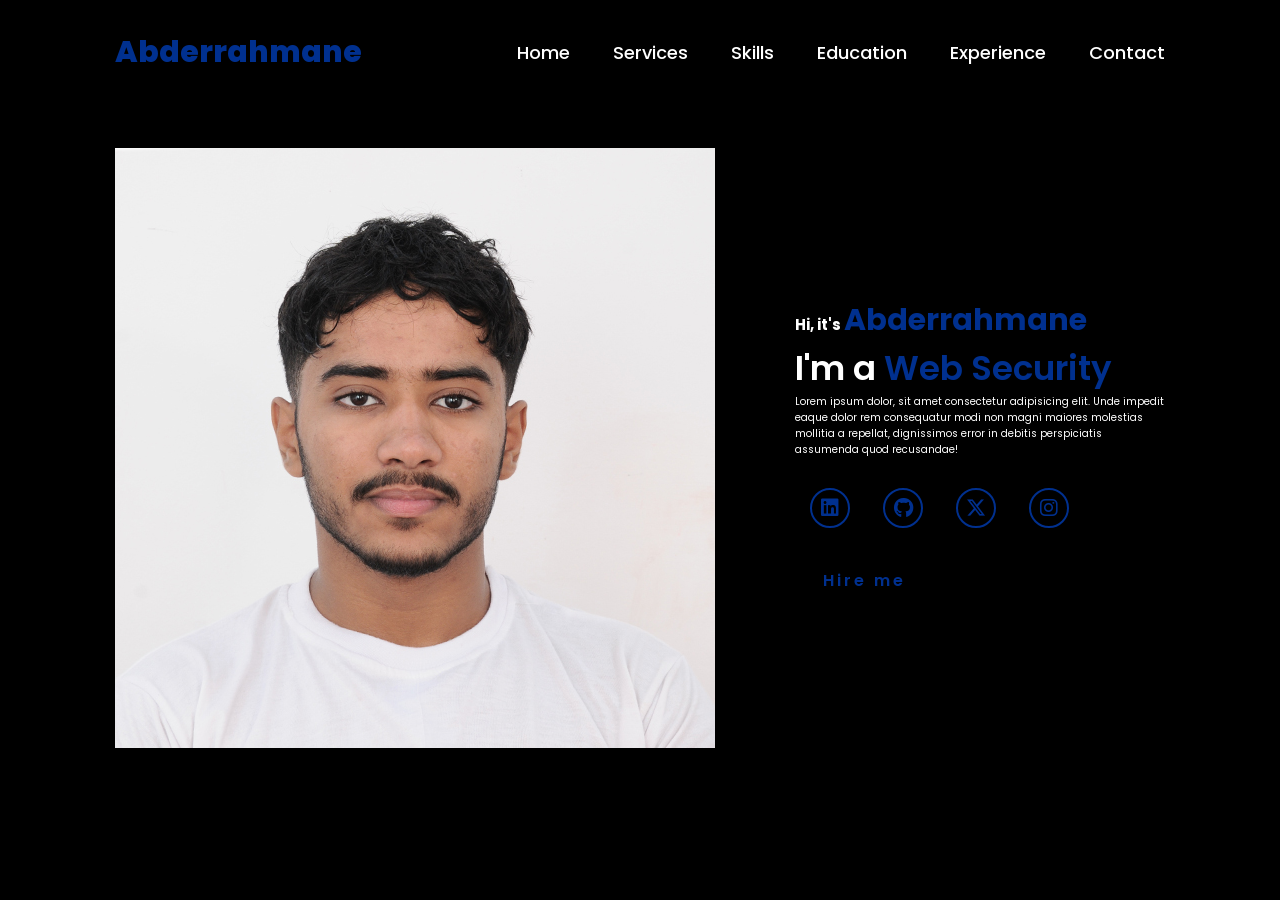
==== index.html @ fdca49bd "Initial commit" ====
<!DOCTYPE html>
<html lang="en">
<head>
    <meta charset="UTF-8">
    <meta name="viewport" content="width=device-width, initial-scale=1.0">
    <link rel="stylesheet" href="style.css">
    <link rel="stylesheet" href="https://cdnjs.cloudflare.com/ajax/libs/font-awesome/6.5.1/css/all.min.css">
    <title>Portfolio</title>
</head>
<body>
    <header>
       <a href="#" class="logo">Abderrahmane </a>

       <nav>
        <a href="#" class="" >Home</a>
        <a href="#">Services</a>
        <a href="#">Skills</a>
        <a href="#">Education</a>
        <a href="#">Experience</a>
        <a href="#">Contact</a>
       </nav>
    </header>
    <section class="home" >
        <div class="home.img" >
           <img src="31.jpg" alt="">
        </div>
        <div class="home.content" >
           <h1>Hi, it's <span class="name">Abderrahmane</span></h1>
           <h3 class="typing-text">I'm a <span></span></h3>
           <p>Lorem ipsum dolor, sit amet consectetur adipisicing elit. Unde impedit eaque dolor rem consequatur modi non magni maiores molestias mollitia a repellat, dignissimos error in debitis perspiciatis assumenda quod recusandae!</p>
        <div class="social-icon">
            <a href="#"><i class="fa-brands fa-linkedin"></i></a>
            <a href="#"><i class="fa-brands fa-github"></i></a>
            <a href="#"><i class="fa-brands fa-x-twitter"></i></a>
            <a href="#"><i class="fa-brands fa-instagram"></i></a>
        </div>
        <a href="#" class="btn">Hire me</a>
        </div>

    </section>
</body>
</html>
---- style.css ----
@import url('https://fonts.googleapis.com/css2?family=Poppins:wght@100;200;300;400;500;600;700;800;900&display=swap');

*{
    margin: 0;
    padding: 0;
    box-sizing: border-box;
    text-decoration: none;
    outline: none;
    font-family: 'poppins',sans-serif;
}

html{
    font-size: 62.5%;
}

body{
    width: 100%;
    height: 100vh;
    overflow-x: hidden;
    background-color: black;
    color: white;
}

header{
    margin-top: 20px;
    position: fixed;
    top: 0;
    left: 0;
    width: 100%;
    padding: 1rem 9%;
    background-color: transparent;
    filter: drop-shadow(10px);
    display: flex;
    justify-content: space-between;
    align-items: center;
    z-index: 100;
}

.logo{
    font-size: 3rem;
    color: #00308F;
    font-weight: 800;
    cursor: pointer;
    transition: 0.5s ease;
}

.logo:hover{
    transform: scale(1.1);
}

nav a{
    font-size: 1.8rem;
    color: white;
    margin-left: 4rem;
    font-weight: 500;
    transition: 0.3 ease;
    border-bottom: 3px solid transparent;
}

nav a:hover,
nav a.active{
    color: #00308F;
    border-bottom: 3px solid #00308F;
}

.name {
    font-size: 3rem;
}

@media(max-width:995px){
    nav{
        position: absolute;
        display: none;
        top: 0;
        right: 0;
        width: 40%;
        border-left: 3px solid #00308F;
        border-bottom: 3px solid #00308F;
        border-bottom-left-radius: 2rem;
        padding: 2rem solid;
        background-color: #161616;
        border-top: 0.1rem solid rgba(0,0,0,1);
    }

    nav.active{
        display: block;
    }

    nav a{
        display: block;
        font-size: 2rem;
        margin: 3rem 0;
    }

    nav a:hover,
    nav a.active{
        padding: 1rem;
        border-radius: 0.5rem;
        border-bottom: 0.5rem solid #00308F;
    }

    }
    section{
        min-height: 100vh;
        padding: 5rem 9% 5rem;
    }

    .home{
        display: flex;
        justify-content: center;
        align-items:center;
        gap: 8rem;
        background-color: black;
    }

    .home.home-content h1{
        font-size: 6rem;
        font-weight: 700;
        line-height: 1.3;
    }

    span{
        color: #00308F;
    }

    .home-content h3{
        font-size: 4rem;
        margin-bottom: 1rem;
        font-weight: 700;
    }

    .home-img{
        border-radius: 50%;
    }

    .home-img img{
        position: relative;
        width: 32vw;
        border-radius: 50%;
        box-shadow: 0 0 25px solid #00308F;
        cursor: pointer;
        transition: 0.2s linear;
    }

    .home-img img:hover{
        font-size: 1.8rem;
        font-weight: 500;
    }

    .social-icon a{
        display: inline-flex;
        justify-content: center;
        align-items: center;
        width: 4rem;
        height: 4rem;
        background-color: transparent;
        border: 0.2rem solid #00308F;
        font-size: 2rem;
        border-radius: 50%;
        margin: 3rem 1.5rem 3rem;
        transition: 0.3s ease;
        color: #00308F;
    }

    .social-icon a:hover{
        transform: scale(1.3)translateY(-5px);
        box-shadow: 0 0 25px #00308F;
    }

    .btn{
        color: black;
        display: inline-block;
        padding: 1rem 2.8rem;
        border-radius: 4rem;
        font-size: 1.6rem;
        color: #00308F;
        letter-spacing: 0.3rem;
        font-weight: 600;
        border-radius:2px solid #00308F;
        transition: 0.3s easex;
        cursor: pointer;
    }

    .btn:hover{
        transform: scale3d(1.03);
        background-color: #00308F;
        color: black;
        box-shadow: 0 0 25px #00308F;
    }

    .typing-text{
        font-size: 34px;
        font-weight: 600;
        min-width: 280px;
    }

    .typing-text span{
        position: relative;
    }

    .typing-text span::before{
        content: "Web Security";
        color: #00308F;
        animation: words 20s infinite;
    }

    .typing-text span::after{
        content: "";
        background-color: black;
        position: absolute;
        width: calc(100% +8px);
        height: 100%;
        border-left: 3px solid black;
        right: -8;
        animation: cursor 0.6s infinite;
    }
    
    @keyframes cursor{
        to{
            border-left: 3px solid #00308F;
        }
    }
    
    @keyframes words{
        0%,20%{
            content: "Fullstack Developer";
        }
        21%,40%{
        content:"Web Designer";
        }
    }

    @media(max-width:995px){
        .home{
            flex-direction: column;
            margin: 5rem 4rem;
        }

        .home.home-content h3{
            font-size: 2.5rem;
        }

        .home-content h1{
            font-size: 5rem;
        }

        .home-img img{
            width: 70vh;
            margin-top:4rem;
        }
    }
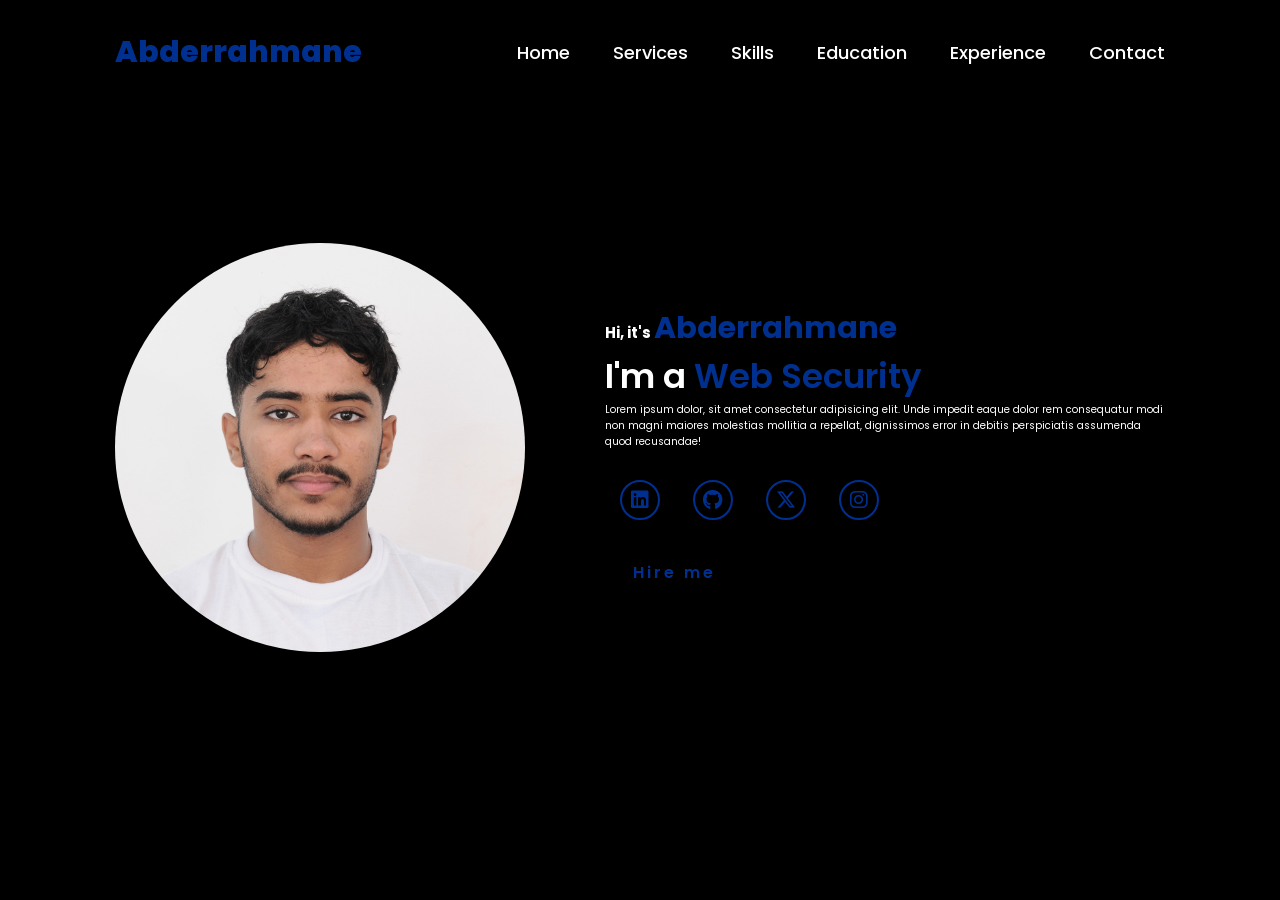
==== commit a78df70c: "Update index.html" ====
--- a/index.html
+++ b/index.html
@@ -21,7 +21,7 @@
        </nav>
     </header>
     <section class="home" >
-        <div class="home.img" >
+        <div class="home-img" >
            <img src="31.jpg" alt="">
         </div>
         <div class="home.content" >
@@ -39,4 +39,4 @@
 
     </section>
 </body>
-</html>+</html>
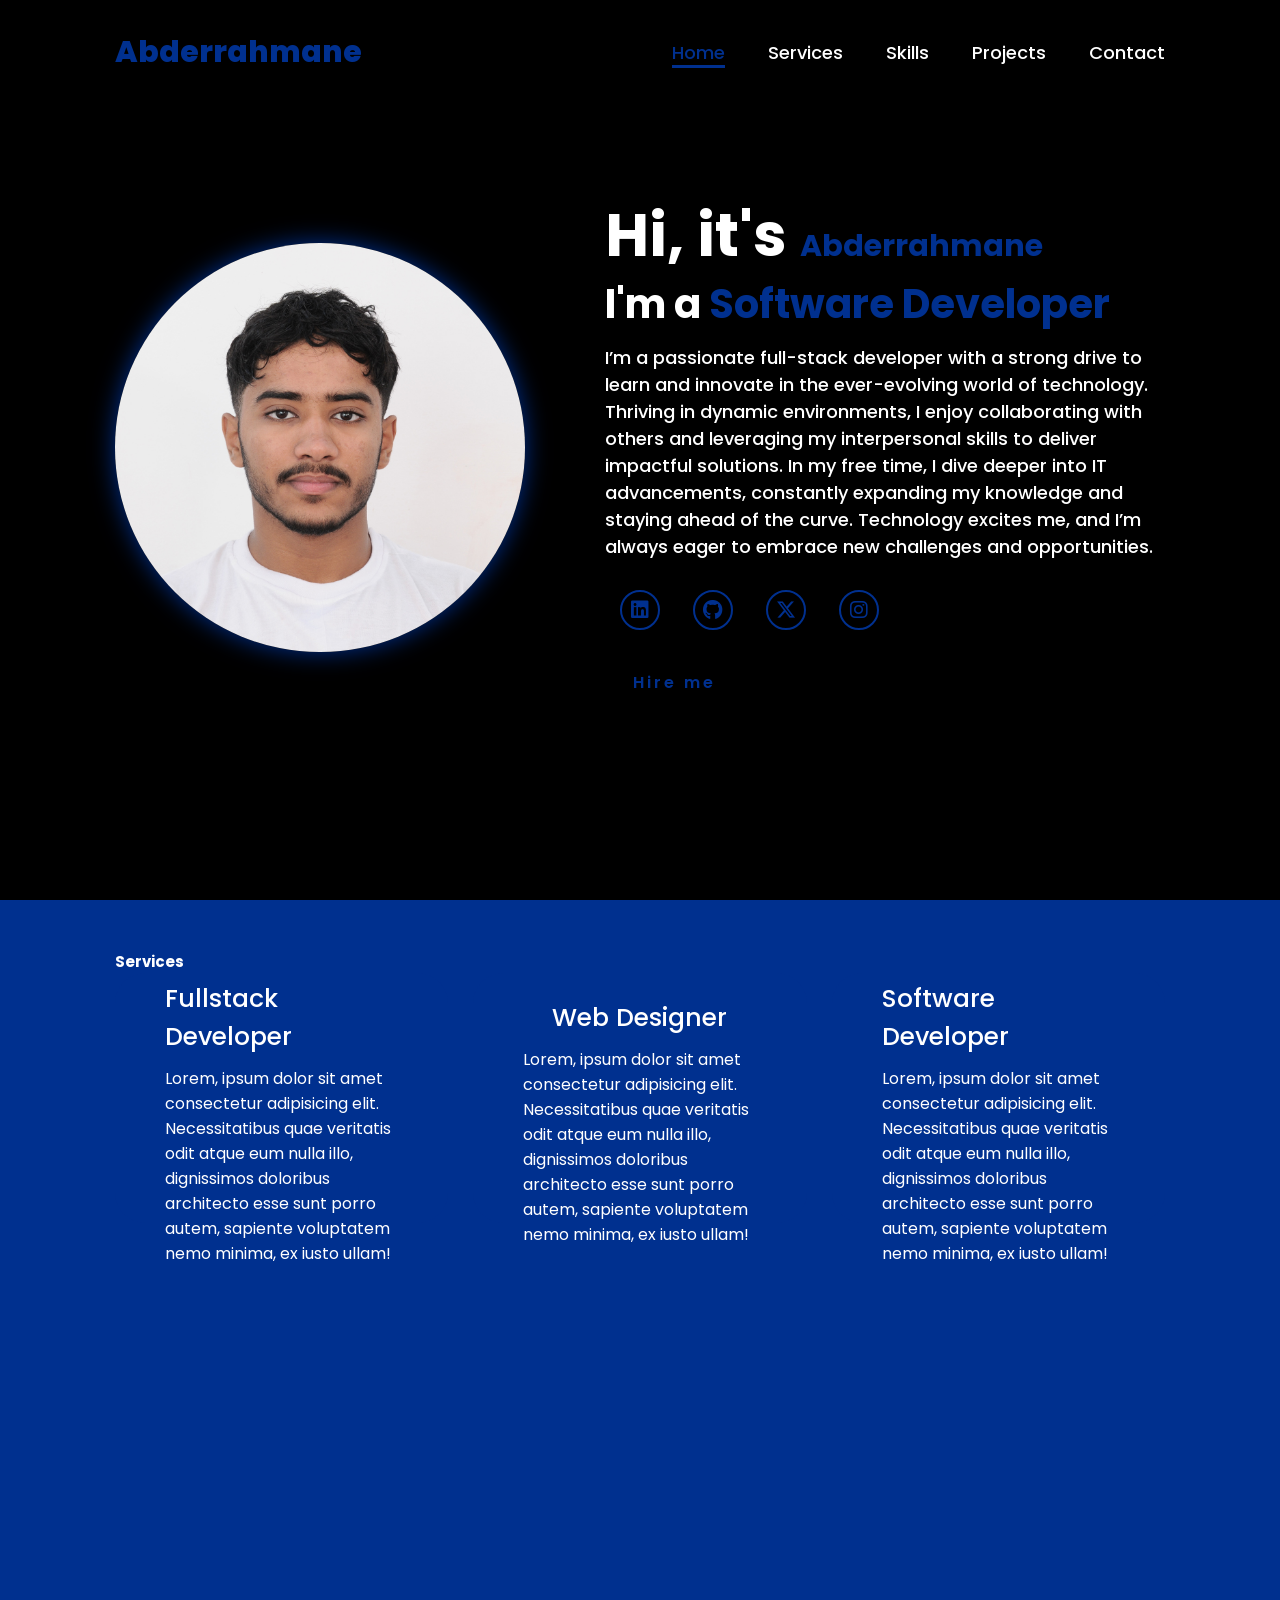
==== commit a2930b38: "New Changes" ====
--- a/index.html
+++ b/index.html
@@ -3,40 +3,80 @@
 <head>
     <meta charset="UTF-8">
     <meta name="viewport" content="width=device-width, initial-scale=1.0">
-    <link rel="stylesheet" href="style.css">
     <link rel="stylesheet" href="https://cdnjs.cloudflare.com/ajax/libs/font-awesome/6.5.1/css/all.min.css">
     <title>Portfolio</title>
+
+    <!-- Including CSS file -->
+    <link rel="stylesheet" href="style.css">
 </head>
 <body>
+
+    <!-- Navigation Bar -->
     <header>
        <a href="#" class="logo">Abderrahmane </a>
 
        <nav>
-        <a href="#" class="" >Home</a>
+        <a href="#" class="active">Home</a>
         <a href="#">Services</a>
         <a href="#">Skills</a>
-        <a href="#">Education</a>
-        <a href="#">Experience</a>
+        <a href="#">Projects</a>
         <a href="#">Contact</a>
        </nav>
     </header>
+
+    <!-- Home section -->
     <section class="home" >
         <div class="home-img" >
            <img src="31.jpg" alt="">
         </div>
-        <div class="home.content" >
+        <div class="home-content">
            <h1>Hi, it's <span class="name">Abderrahmane</span></h1>
            <h3 class="typing-text">I'm a <span></span></h3>
-           <p>Lorem ipsum dolor, sit amet consectetur adipisicing elit. Unde impedit eaque dolor rem consequatur modi non magni maiores molestias mollitia a repellat, dignissimos error in debitis perspiciatis assumenda quod recusandae!</p>
+           <p>I’m a passionate full-stack developer with a strong drive to learn and innovate in the ever-evolving world of technology. 
+            Thriving in dynamic environments, I enjoy collaborating with others and leveraging my interpersonal skills to deliver impactful solutions. 
+            In my free time, I dive deeper into IT advancements, constantly expanding my knowledge and staying ahead of the curve. 
+            Technology excites me, and I’m always eager to embrace new challenges and opportunities.</p>
         <div class="social-icon">
-            <a href="#"><i class="fa-brands fa-linkedin"></i></a>
-            <a href="#"><i class="fa-brands fa-github"></i></a>
-            <a href="#"><i class="fa-brands fa-x-twitter"></i></a>
-            <a href="#"><i class="fa-brands fa-instagram"></i></a>
+            <a href="https://www.linkedin.com/in/abderrahmane-elharradi/" target="_blank"><i class="fa-brands fa-linkedin"></i></a>
+            <a href="https://github.com/abderrahmaneelharradi" target="_blank"><i class="fa-brands fa-github"></i></a>
+            <a href="https://x.com/citizennthree" target="_blank"><i class="fa-brands fa-x-twitter"></i></a>
+            <a href="https://www.instagram.com/abderr1hm1n/" target="_blank"><i class="fa-brands fa-instagram"></i></a>
         </div>
         <a href="#" class="btn">Hire me</a>
         </div>
+    </section>
 
-    </section>
+    <!-- Service Section -->
+     <section class="services" id="services">
+        <h2 class="heading">Services</h2>
+
+        <div class="services-container">
+
+            <div class="service-box">
+                <div class="service-info">
+                    <h4>Fullstack Developer</h4>
+                    <p>Lorem, ipsum dolor sit amet consectetur adipisicing elit. Necessitatibus quae veritatis odit atque eum nulla illo, 
+                        dignissimos doloribus architecto esse sunt porro autem, sapiente voluptatem nemo minima, ex iusto ullam!</p>
+                </div>
+            </div>
+
+            <div class="service-box">
+                <div class="service-info">
+                    <h4>Web Designer</h4>
+                    <p>Lorem, ipsum dolor sit amet consectetur adipisicing elit. Necessitatibus quae veritatis odit atque eum nulla illo, 
+                        dignissimos doloribus architecto esse sunt porro autem, sapiente voluptatem nemo minima, ex iusto ullam!</p>
+                </div>
+            </div>
+
+            <div class="service-box">
+                <div class="service-info">
+                    <h4>Software Developer</h4>
+                    <p>Lorem, ipsum dolor sit amet consectetur adipisicing elit. Necessitatibus quae veritatis odit atque eum nulla illo, 
+                        dignissimos doloribus architecto esse sunt porro autem, sapiente voluptatem nemo minima, ex iusto ullam!</p>
+                </div>
+            </div>
+
+        </div>
+     </section>
 </body>
-</html>
+</html>
--- a/style.css
+++ b/style.css
@@ -113,7 +113,7 @@
         background-color: black;
     }
 
-    .home.home-content h1{
+    .home-content h1{
         font-size: 6rem;
         font-weight: 700;
         line-height: 1.3;
@@ -137,12 +137,18 @@
         position: relative;
         width: 32vw;
         border-radius: 50%;
-        box-shadow: 0 0 25px solid #00308F;
+        box-shadow: 0 0 25px #00308F;
         cursor: pointer;
-        transition: 0.2s linear;
     }
 
     .home-img img:hover{
+        transform: scale(1.01);
+        filter: drop-shadow(0 0 25px #00308F);
+        font-size: 1.8rem;
+        font-weight: 500;
+    }
+
+    .home-content p {
         font-size: 1.8rem;
         font-weight: 500;
     }
@@ -163,6 +169,8 @@
     }
 
     .social-icon a:hover{
+        color: white;
+        background: #00308F;
         transform: scale(1.3)translateY(-5px);
         box-shadow: 0 0 25px #00308F;
     }
@@ -199,7 +207,7 @@
     }
 
     .typing-text span::before{
-        content: "Web Security";
+        content: "Software Developer";
         color: #00308F;
         animation: words 20s infinite;
     }
@@ -222,12 +230,28 @@
     }
     
     @keyframes words{
-        0%,20%{
+        0%,40%{
             content: "Fullstack Developer";
         }
-        21%,40%{
-        content:"Web Designer";
-        }
+        41%,60%{
+            content:"Web Designer";
+        }
+        61%,100%{
+            content: "Software Developer";
+        }
+
+    }
+    @keyframes typing {
+        10%, 25%,
+        40%, 55%,
+        80%, 95% {
+            width: 0;
+        }
+        5%, 30%,
+        35%, 60%,
+        75%, 90% {
+            width: calc(100% + 8px);
+        } 
     }
 
     @media(max-width:995px){
@@ -250,4 +274,68 @@
         }
     }
 
-    +    @media (max-width:1000px) {
+        .home {
+            flex-direction: column;
+            margin: 5rem 4rem ;
+        }
+        .home .home-content h3 {
+            font-size: 2.5rem;
+        }
+        .home-content h1 {
+            font-size: 5rem;
+        }
+        .home-img img {
+            width: 70vw;
+            margin-top: 4rem;
+        }
+    }
+    /* Service Section  */
+
+    .services {
+        background: #00308F;
+    }
+
+    .services-container {
+        display: grid;
+        grid-template-columns: repeat(3, 1fr);
+        align-items: center;
+        gap: 2.5rem;
+    }
+
+    .service-box {
+        background-color: #00308F;
+        height: 250px;
+        border-radius: 3rem;
+        cursor: pointer;
+        transition: 0.3s ease;
+    }
+    
+    .service-box:hover {
+        background: transparent;
+        color: white;
+        transform: scale(1.03);
+    }
+
+    .service-box .service-info {
+        display: flex;
+        flex-direction: column;
+        text-align: left;
+        max-height: 200px;
+        justify-content: center;
+        align-items: center;
+        padding: 5em;
+    }
+
+    .service-info h4 {
+        font-size: 2.5rem;
+        font-weight: 500;
+        margin-bottom: 1rem;
+    }
+
+    .service-info p {
+        font-size: 1.6rem;
+        font-weight: 400;
+        max-height: 100px;
+        margin: auto;
+    }
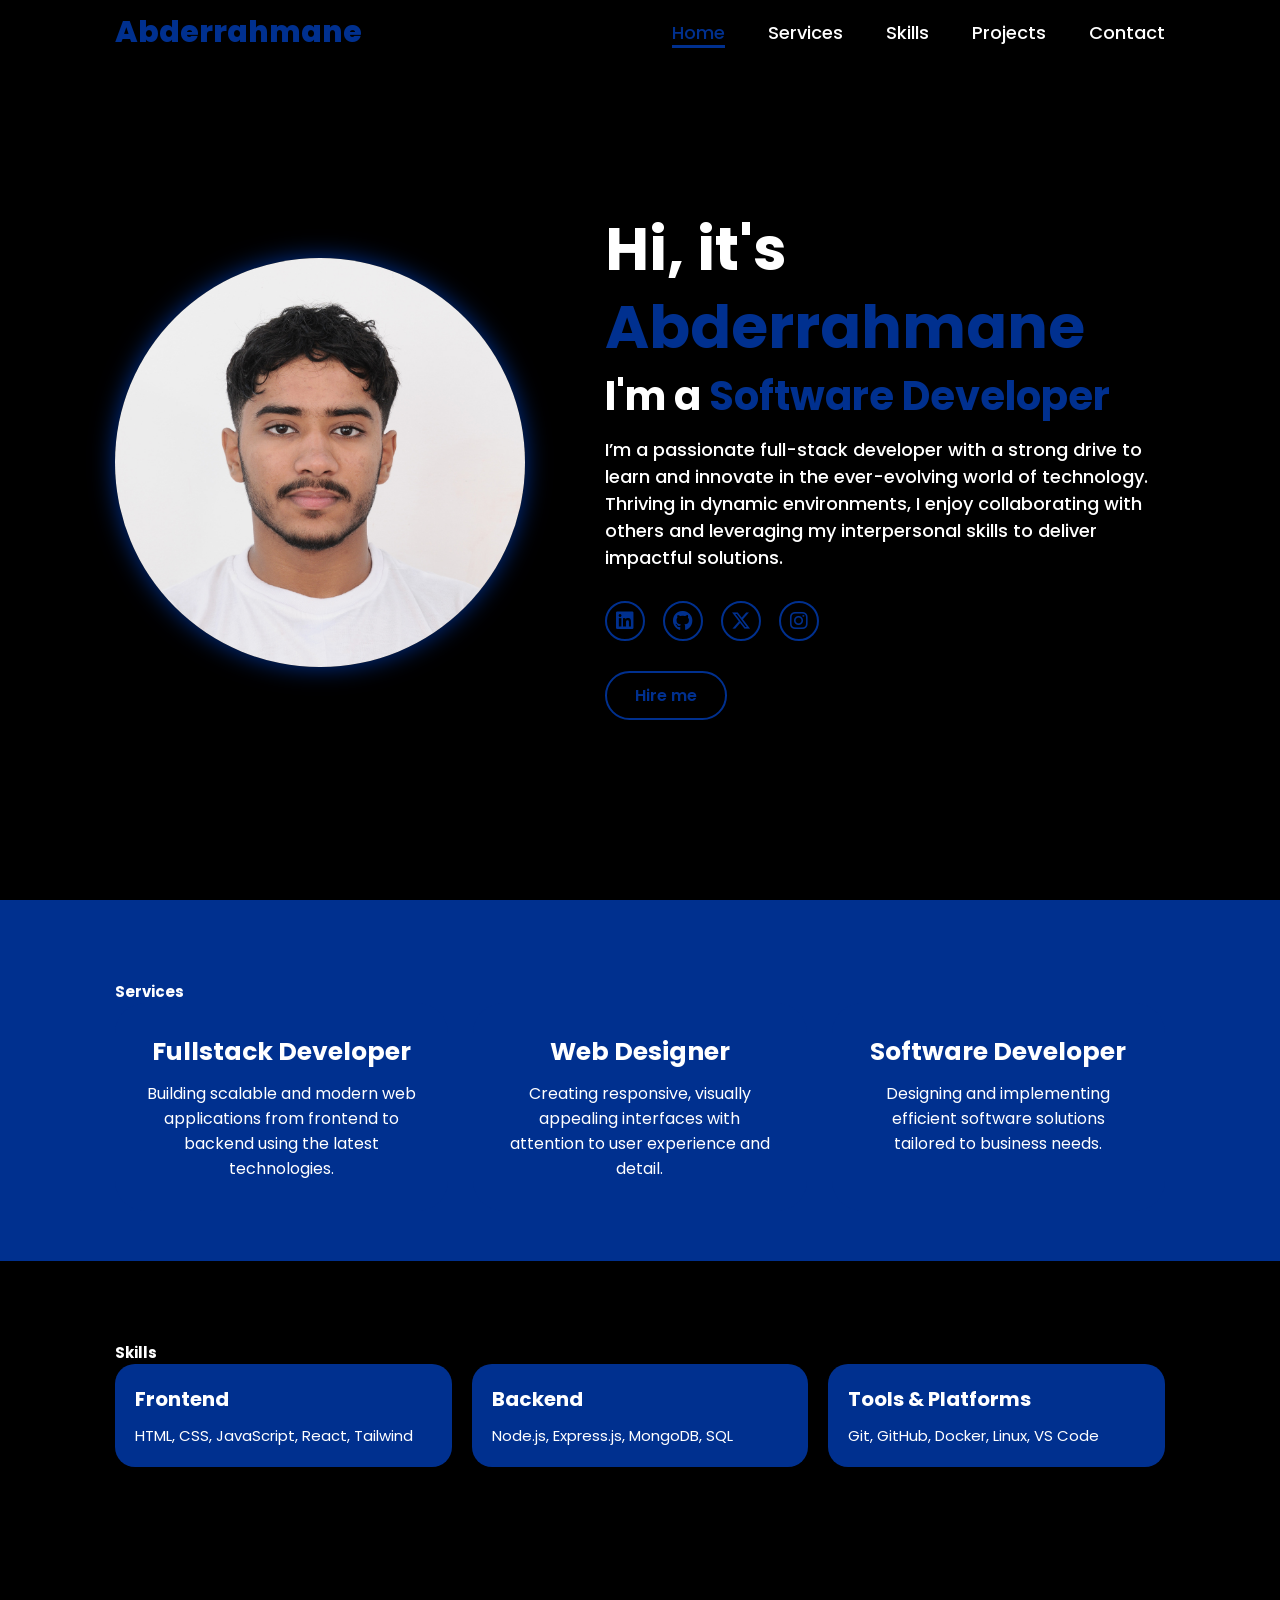
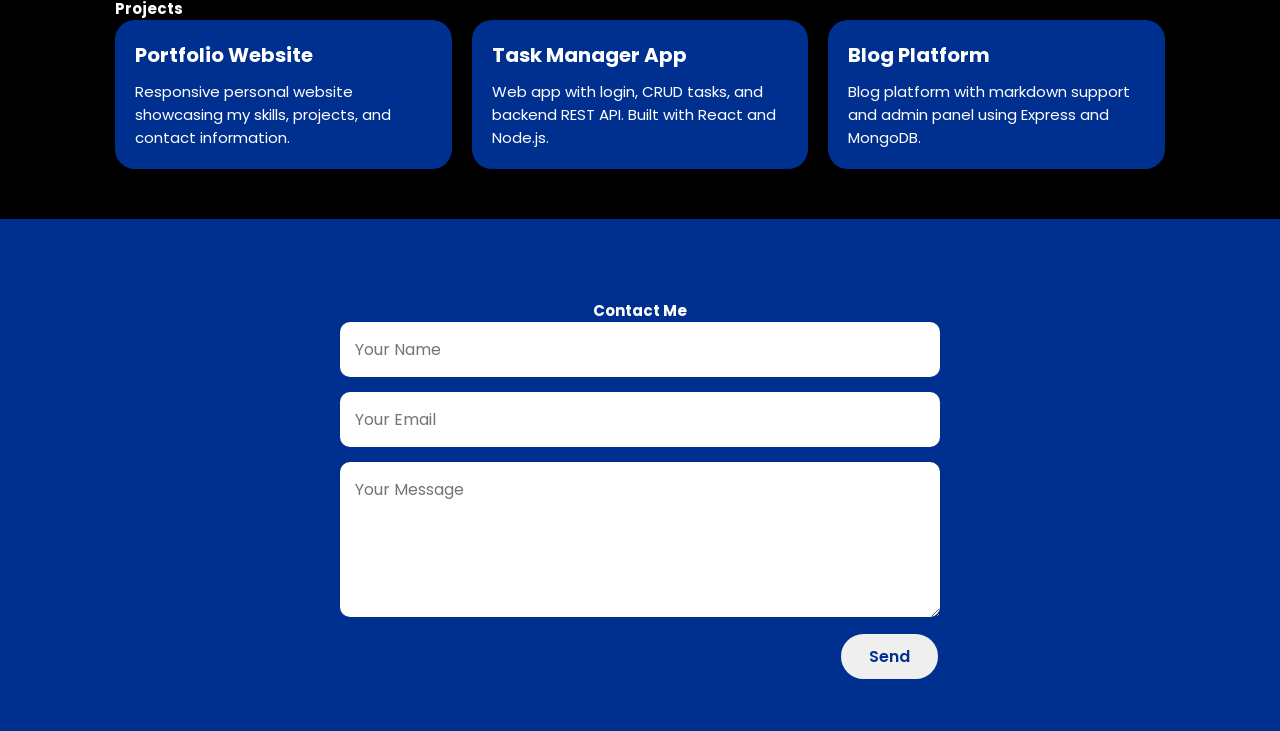
==== commit 15aa8189: "changes" ====
--- a/index.html
+++ b/index.html
@@ -3,80 +3,117 @@
 <head>
     <meta charset="UTF-8">
     <meta name="viewport" content="width=device-width, initial-scale=1.0">
+    <title>Portfolio</title>
     <link rel="stylesheet" href="https://cdnjs.cloudflare.com/ajax/libs/font-awesome/6.5.1/css/all.min.css">
-    <title>Portfolio</title>
-
-    <!-- Including CSS file -->
     <link rel="stylesheet" href="style.css">
 </head>
 <body>
 
     <!-- Navigation Bar -->
     <header>
-       <a href="#" class="logo">Abderrahmane </a>
-
+       <a href="#" class="logo">Abderrahmane</a>
        <nav>
-        <a href="#" class="active">Home</a>
-        <a href="#">Services</a>
-        <a href="#">Skills</a>
-        <a href="#">Projects</a>
-        <a href="#">Contact</a>
+           <a href="#" class="active">Home</a>
+           <a href="#services">Services</a>
+           <a href="#skills">Skills</a>
+           <a href="#projects">Projects</a>
+           <a href="#contact">Contact</a>
        </nav>
     </header>
 
-    <!-- Home section -->
-    <section class="home" >
-        <div class="home-img" >
-           <img src="31.jpg" alt="">
+    <!-- Home Section -->
+    <section class="home">
+        <div class="home-img">
+            <img src="31.jpg" alt="">
         </div>
         <div class="home-content">
-           <h1>Hi, it's <span class="name">Abderrahmane</span></h1>
-           <h3 class="typing-text">I'm a <span></span></h3>
-           <p>I’m a passionate full-stack developer with a strong drive to learn and innovate in the ever-evolving world of technology. 
-            Thriving in dynamic environments, I enjoy collaborating with others and leveraging my interpersonal skills to deliver impactful solutions. 
-            In my free time, I dive deeper into IT advancements, constantly expanding my knowledge and staying ahead of the curve. 
-            Technology excites me, and I’m always eager to embrace new challenges and opportunities.</p>
-        <div class="social-icon">
-            <a href="https://www.linkedin.com/in/abderrahmane-elharradi/" target="_blank"><i class="fa-brands fa-linkedin"></i></a>
-            <a href="https://github.com/abderrahmaneelharradi" target="_blank"><i class="fa-brands fa-github"></i></a>
-            <a href="https://x.com/citizennthree" target="_blank"><i class="fa-brands fa-x-twitter"></i></a>
-            <a href="https://www.instagram.com/abderr1hm1n/" target="_blank"><i class="fa-brands fa-instagram"></i></a>
-        </div>
-        <a href="#" class="btn">Hire me</a>
+            <h1>Hi, it's <span class="name">Abderrahmane</span></h1>
+            <h3 class="typing-text">I'm a <span></span></h3>
+            <p>I’m a passionate full-stack developer with a strong drive to learn and innovate in the ever-evolving world of technology. 
+            Thriving in dynamic environments, I enjoy collaborating with others and leveraging my interpersonal skills to deliver impactful solutions.</p>
+            <div class="social-icon">
+                <a href="https://www.linkedin.com/in/abderrahmane-elharradi/" target="_blank"><i class="fa-brands fa-linkedin"></i></a>
+                <a href="https://github.com/abderrahmaneelharradi" target="_blank"><i class="fa-brands fa-github"></i></a>
+                <a href="https://x.com/citizennthree" target="_blank"><i class="fa-brands fa-x-twitter"></i></a>
+                <a href="https://www.instagram.com/abderr1hm1n/" target="_blank"><i class="fa-brands fa-instagram"></i></a>
+            </div>
+            <a href="#" class="btn">Hire me</a>
         </div>
     </section>
 
-    <!-- Service Section -->
-     <section class="services" id="services">
+    <!-- Services Section -->
+    <section class="services" id="services">
         <h2 class="heading">Services</h2>
-
         <div class="services-container">
-
             <div class="service-box">
                 <div class="service-info">
                     <h4>Fullstack Developer</h4>
-                    <p>Lorem, ipsum dolor sit amet consectetur adipisicing elit. Necessitatibus quae veritatis odit atque eum nulla illo, 
-                        dignissimos doloribus architecto esse sunt porro autem, sapiente voluptatem nemo minima, ex iusto ullam!</p>
+                    <p>Building scalable and modern web applications from frontend to backend using the latest technologies.</p>
                 </div>
             </div>
-
             <div class="service-box">
                 <div class="service-info">
                     <h4>Web Designer</h4>
-                    <p>Lorem, ipsum dolor sit amet consectetur adipisicing elit. Necessitatibus quae veritatis odit atque eum nulla illo, 
-                        dignissimos doloribus architecto esse sunt porro autem, sapiente voluptatem nemo minima, ex iusto ullam!</p>
+                    <p>Creating responsive, visually appealing interfaces with attention to user experience and detail.</p>
                 </div>
             </div>
-
             <div class="service-box">
                 <div class="service-info">
                     <h4>Software Developer</h4>
-                    <p>Lorem, ipsum dolor sit amet consectetur adipisicing elit. Necessitatibus quae veritatis odit atque eum nulla illo, 
-                        dignissimos doloribus architecto esse sunt porro autem, sapiente voluptatem nemo minima, ex iusto ullam!</p>
+                    <p>Designing and implementing efficient software solutions tailored to business needs.</p>
                 </div>
             </div>
+        </div>
+    </section>
 
+    <!-- Skills Section -->
+    <section class="skills" id="skills">
+        <h2 class="heading">Skills</h2>
+        <div class="skills-container">
+            <div class="skill">
+                <h4>Frontend</h4>
+                <p>HTML, CSS, JavaScript, React, Tailwind</p>
+            </div>
+            <div class="skill">
+                <h4>Backend</h4>
+                <p>Node.js, Express.js, MongoDB, SQL</p>
+            </div>
+            <div class="skill">
+                <h4>Tools & Platforms</h4>
+                <p>Git, GitHub, Docker, Linux, VS Code</p>
+            </div>
         </div>
-     </section>
+    </section>
+
+    <!-- Projects Section -->
+    <section class="projects" id="projects">
+        <h2 class="heading">Projects</h2>
+        <div class="projects-container">
+            <div class="project-card">
+                <h4>Portfolio Website</h4>
+                <p>Responsive personal website showcasing my skills, projects, and contact information.</p>
+            </div>
+            <div class="project-card">
+                <h4>Task Manager App</h4>
+                <p>Web app with login, CRUD tasks, and backend REST API. Built with React and Node.js.</p>
+            </div>
+            <div class="project-card">
+                <h4>Blog Platform</h4>
+                <p>Blog platform with markdown support and admin panel using Express and MongoDB.</p>
+            </div>
+        </div>
+    </section>
+
+    <!-- Contact Section -->
+    <section class="contact" id="contact">
+        <h2 class="heading">Contact Me</h2>
+        <form action="mailto:your.email@example.com" method="post" enctype="text/plain">
+            <input type="text" placeholder="Your Name" required>
+            <input type="email" placeholder="Your Email" required>
+            <textarea placeholder="Your Message" rows="5" required></textarea>
+            <button type="submit" class="btn">Send</button>
+        </form>
+    </section>
+
 </body>
-</html>+</html>
--- a/style.css
+++ b/style.css
@@ -1,42 +1,39 @@
-@import url('https://fonts.googleapis.com/css2?family=Poppins:wght@100;200;300;400;500;600;700;800;900&display=swap');
-
-*{
+@import url('https://fonts.googleapis.com/css2?family=Poppins:wght@100;300;400;600;700;900&display=swap');
+
+* {
     margin: 0;
     padding: 0;
     box-sizing: border-box;
     text-decoration: none;
     outline: none;
-    font-family: 'poppins',sans-serif;
-}
-
-html{
+    font-family: 'Poppins', sans-serif;
+}
+
+html {
     font-size: 62.5%;
 }
 
-body{
+body {
     width: 100%;
-    height: 100vh;
+    background-color: black;
+    color: white;
     overflow-x: hidden;
-    background-color: black;
-    color: white;
-}
-
-header{
-    margin-top: 20px;
+}
+
+header {
     position: fixed;
     top: 0;
     left: 0;
     width: 100%;
     padding: 1rem 9%;
     background-color: transparent;
-    filter: drop-shadow(10px);
     display: flex;
     justify-content: space-between;
     align-items: center;
     z-index: 100;
 }
 
-.logo{
+.logo {
     font-size: 3rem;
     color: #00308F;
     font-weight: 800;
@@ -44,298 +41,266 @@
     transition: 0.5s ease;
 }
 
-.logo:hover{
+.logo:hover {
     transform: scale(1.1);
 }
 
-nav a{
+nav a {
     font-size: 1.8rem;
     color: white;
     margin-left: 4rem;
     font-weight: 500;
-    transition: 0.3 ease;
+    transition: 0.3s ease;
     border-bottom: 3px solid transparent;
 }
 
 nav a:hover,
-nav a.active{
+nav a.active {
     color: #00308F;
     border-bottom: 3px solid #00308F;
 }
 
-.name {
-    font-size: 3rem;
-}
-
-@media(max-width:995px){
-    nav{
-        position: absolute;
-        display: none;
-        top: 0;
-        right: 0;
-        width: 40%;
+section {
+    padding: 8rem 9% 5rem;
+}
+
+.home {
+    display: flex;
+    justify-content: center;
+    align-items: center;
+    gap: 8rem;
+    background-color: black;
+    min-height: 100vh;
+}
+
+.home-img img {
+    width: 32vw;
+    border-radius: 50%;
+    box-shadow: 0 0 25px #00308F;
+    cursor: pointer;
+    transition: 0.3s ease;
+}
+
+.home-img img:hover {
+    transform: scale(1.05);
+    filter: drop-shadow(0 0 25px #00308F);
+}
+
+.home-content h1 {
+    font-size: 6rem;
+    font-weight: 700;
+    line-height: 1.3;
+}
+
+.home-content h3 {
+    font-size: 4rem;
+    margin-bottom: 1rem;
+    font-weight: 700;
+}
+
+.home-content p {
+    font-size: 1.8rem;
+    font-weight: 500;
+}
+
+span {
+    color: #00308F;
+}
+
+.social-icon a {
+    display: inline-flex;
+    justify-content: center;
+    align-items: center;
+    width: 4rem;
+    height: 4rem;
+    border: 0.2rem solid #00308F;
+    font-size: 2rem;
+    border-radius: 50%;
+    margin: 3rem 1.5rem 3rem 0;
+    color: #00308F;
+    transition: 0.3s ease;
+}
+
+.social-icon a:hover {
+    background: #00308F;
+    color: white;
+    transform: scale(1.3) translateY(-5px);
+    box-shadow: 0 0 25px #00308F;
+}
+
+.btn {
+    display: inline-block;
+    padding: 1rem 2.8rem;
+    font-size: 1.6rem;
+    color: #00308F;
+    font-weight: 600;
+    border: 2px solid #00308F;
+    border-radius: 4rem;
+    transition: 0.3s ease;
+    cursor: pointer;
+}
+
+.btn:hover {
+    background-color: #00308F;
+    color: black;
+    box-shadow: 0 0 25px #00308F;
+}
+
+.typing-text {
+    font-size: 3.4rem;
+    font-weight: 600;
+}
+
+.typing-text span::before {
+    content: "Software Developer";
+    color: #00308F;
+    animation: words 10s infinite;
+}
+
+.typing-text span::after {
+    content: "";
+    background-color: black;
+    position: absolute;
+    width: calc(100% + 8px);
+    height: 7%;
+    border-left: 3px solid black;
+    animation: cursor 0.6s infinite;
+}
+
+@keyframes words {
+    0%, 33% { content: "Fullstack Developer"; }
+    34%, 66% { content: "Web Designer"; }
+    67%, 100% { content: "Software Developer"; }
+}
+
+@keyframes cursor {
+    to {
         border-left: 3px solid #00308F;
-        border-bottom: 3px solid #00308F;
-        border-bottom-left-radius: 2rem;
-        padding: 2rem solid;
-        background-color: #161616;
-        border-top: 0.1rem solid rgba(0,0,0,1);
     }
-
-    nav.active{
-        display: block;
-    }
-
-    nav a{
-        display: block;
-        font-size: 2rem;
-        margin: 3rem 0;
-    }
-
-    nav a:hover,
-    nav a.active{
-        padding: 1rem;
-        border-radius: 0.5rem;
-        border-bottom: 0.5rem solid #00308F;
-    }
-
-    }
-    section{
-        min-height: 100vh;
-        padding: 5rem 9% 5rem;
-    }
-
-    .home{
-        display: flex;
-        justify-content: center;
-        align-items:center;
-        gap: 8rem;
-        background-color: black;
-    }
-
-    .home-content h1{
-        font-size: 6rem;
-        font-weight: 700;
-        line-height: 1.3;
-    }
-
-    span{
-        color: #00308F;
-    }
-
-    .home-content h3{
-        font-size: 4rem;
-        margin-bottom: 1rem;
-        font-weight: 700;
-    }
-
-    .home-img{
-        border-radius: 50%;
-    }
-
-    .home-img img{
-        position: relative;
-        width: 32vw;
-        border-radius: 50%;
-        box-shadow: 0 0 25px #00308F;
-        cursor: pointer;
-    }
-
-    .home-img img:hover{
-        transform: scale(1.01);
-        filter: drop-shadow(0 0 25px #00308F);
-        font-size: 1.8rem;
-        font-weight: 500;
-    }
-
-    .home-content p {
-        font-size: 1.8rem;
-        font-weight: 500;
-    }
-
-    .social-icon a{
-        display: inline-flex;
-        justify-content: center;
-        align-items: center;
-        width: 4rem;
-        height: 4rem;
-        background-color: transparent;
-        border: 0.2rem solid #00308F;
-        font-size: 2rem;
-        border-radius: 50%;
-        margin: 3rem 1.5rem 3rem;
-        transition: 0.3s ease;
-        color: #00308F;
-    }
-
-    .social-icon a:hover{
-        color: white;
-        background: #00308F;
-        transform: scale(1.3)translateY(-5px);
-        box-shadow: 0 0 25px #00308F;
-    }
-
-    .btn{
-        color: black;
-        display: inline-block;
-        padding: 1rem 2.8rem;
-        border-radius: 4rem;
-        font-size: 1.6rem;
-        color: #00308F;
-        letter-spacing: 0.3rem;
-        font-weight: 600;
-        border-radius:2px solid #00308F;
-        transition: 0.3s easex;
-        cursor: pointer;
-    }
-
-    .btn:hover{
-        transform: scale3d(1.03);
-        background-color: #00308F;
-        color: black;
-        box-shadow: 0 0 25px #00308F;
-    }
-
-    .typing-text{
-        font-size: 34px;
-        font-weight: 600;
-        min-width: 280px;
-    }
-
-    .typing-text span{
-        position: relative;
-    }
-
-    .typing-text span::before{
-        content: "Software Developer";
-        color: #00308F;
-        animation: words 20s infinite;
-    }
-
-    .typing-text span::after{
-        content: "";
-        background-color: black;
-        position: absolute;
-        width: calc(100% +8px);
-        height: 100%;
-        border-left: 3px solid black;
-        right: -8;
-        animation: cursor 0.6s infinite;
-    }
-    
-    @keyframes cursor{
-        to{
-            border-left: 3px solid #00308F;
-        }
-    }
-    
-    @keyframes words{
-        0%,40%{
-            content: "Fullstack Developer";
-        }
-        41%,60%{
-            content:"Web Designer";
-        }
-        61%,100%{
-            content: "Software Developer";
-        }
-
-    }
-    @keyframes typing {
-        10%, 25%,
-        40%, 55%,
-        80%, 95% {
-            width: 0;
-        }
-        5%, 30%,
-        35%, 60%,
-        75%, 90% {
-            width: calc(100% + 8px);
-        } 
-    }
-
-    @media(max-width:995px){
-        .home{
-            flex-direction: column;
-            margin: 5rem 4rem;
-        }
-
-        .home.home-content h3{
-            font-size: 2.5rem;
-        }
-
-        .home-content h1{
-            font-size: 5rem;
-        }
-
-        .home-img img{
-            width: 70vh;
-            margin-top:4rem;
-        }
-    }
-
-    @media (max-width:1000px) {
-        .home {
-            flex-direction: column;
-            margin: 5rem 4rem ;
-        }
-        .home .home-content h3 {
-            font-size: 2.5rem;
-        }
-        .home-content h1 {
-            font-size: 5rem;
-        }
-        .home-img img {
-            width: 70vw;
-            margin-top: 4rem;
-        }
-    }
-    /* Service Section  */
-
-    .services {
-        background: #00308F;
-    }
-
-    .services-container {
-        display: grid;
-        grid-template-columns: repeat(3, 1fr);
-        align-items: center;
-        gap: 2.5rem;
-    }
-
-    .service-box {
-        background-color: #00308F;
-        height: 250px;
-        border-radius: 3rem;
-        cursor: pointer;
-        transition: 0.3s ease;
-    }
-    
-    .service-box:hover {
-        background: transparent;
-        color: white;
-        transform: scale(1.03);
-    }
-
-    .service-box .service-info {
-        display: flex;
-        flex-direction: column;
-        text-align: left;
-        max-height: 200px;
-        justify-content: center;
-        align-items: center;
-        padding: 5em;
-    }
-
-    .service-info h4 {
-        font-size: 2.5rem;
-        font-weight: 500;
-        margin-bottom: 1rem;
-    }
-
-    .service-info p {
-        font-size: 1.6rem;
-        font-weight: 400;
-        max-height: 100px;
-        margin: auto;
-    }+}
+
+/* Services Section */
+.services {
+    background: #00308F;
+}
+
+.services-container {
+    display: grid;
+    grid-template-columns: repeat(auto-fit, minmax(250px, 1fr));
+    gap: 2.5rem;
+}
+
+.service-box {
+    background-color: #00308F;
+    padding: 3rem;
+    border-radius: 3rem;
+    transition: 0.3s ease;
+    text-align: center;
+}
+
+.service-box:hover {
+    background: transparent;
+    color: white;
+    transform: scale(1.05);
+}
+
+.service-info h4 {
+    font-size: 2.5rem;
+    margin-bottom: 1rem;
+}
+
+.service-info p {
+    font-size: 1.6rem;
+}
+
+/* Skills Section */
+.skills {
+    background: black;
+}
+
+.skills-container {
+    display: grid;
+    grid-template-columns: repeat(auto-fit, minmax(250px, 1fr));
+    gap: 2rem;
+}
+
+.skill {
+    background: #00308F;
+    padding: 2rem;
+    border-radius: 2rem;
+    transition: 0.3s ease;
+}
+
+.skill:hover {
+    transform: scale(1.05);
+    background: transparent;
+    color: white;
+}
+
+.skill h4 {
+    font-size: 2rem;
+    margin-bottom: 1rem;
+}
+
+.skill p {
+    font-size: 1.5rem;
+}
+
+/* Projects Section */
+.projects {
+    background: black;
+}
+
+.projects-container {
+    display: grid;
+    grid-template-columns: repeat(auto-fit, minmax(250px, 1fr));
+    gap: 2rem;
+}
+
+.project-card {
+    background: #00308F;
+    padding: 2rem;
+    border-radius: 2rem;
+    transition: 0.3s ease;
+}
+
+.project-card:hover {
+    transform: scale(1.05);
+    background: transparent;
+    color: white;
+}
+
+.project-card h4 {
+    font-size: 2rem;
+    margin-bottom: 1rem;
+}
+
+.project-card p {
+    font-size: 1.5rem;
+}
+
+/* Contact Section */
+.contact {
+    background: #00308F;
+    text-align: center;
+}
+
+.contact form {
+    display: flex;
+    flex-direction: column;
+    gap: 1.5rem;
+    max-width: 600px;
+    margin: auto;
+}
+
+.contact input,
+.contact textarea {
+    padding: 1.5rem;
+    font-size: 1.6rem;
+    border-radius: 1rem;
+    border: none;
+}
+
+.contact .btn {
+    align-self: flex-end;
+}
